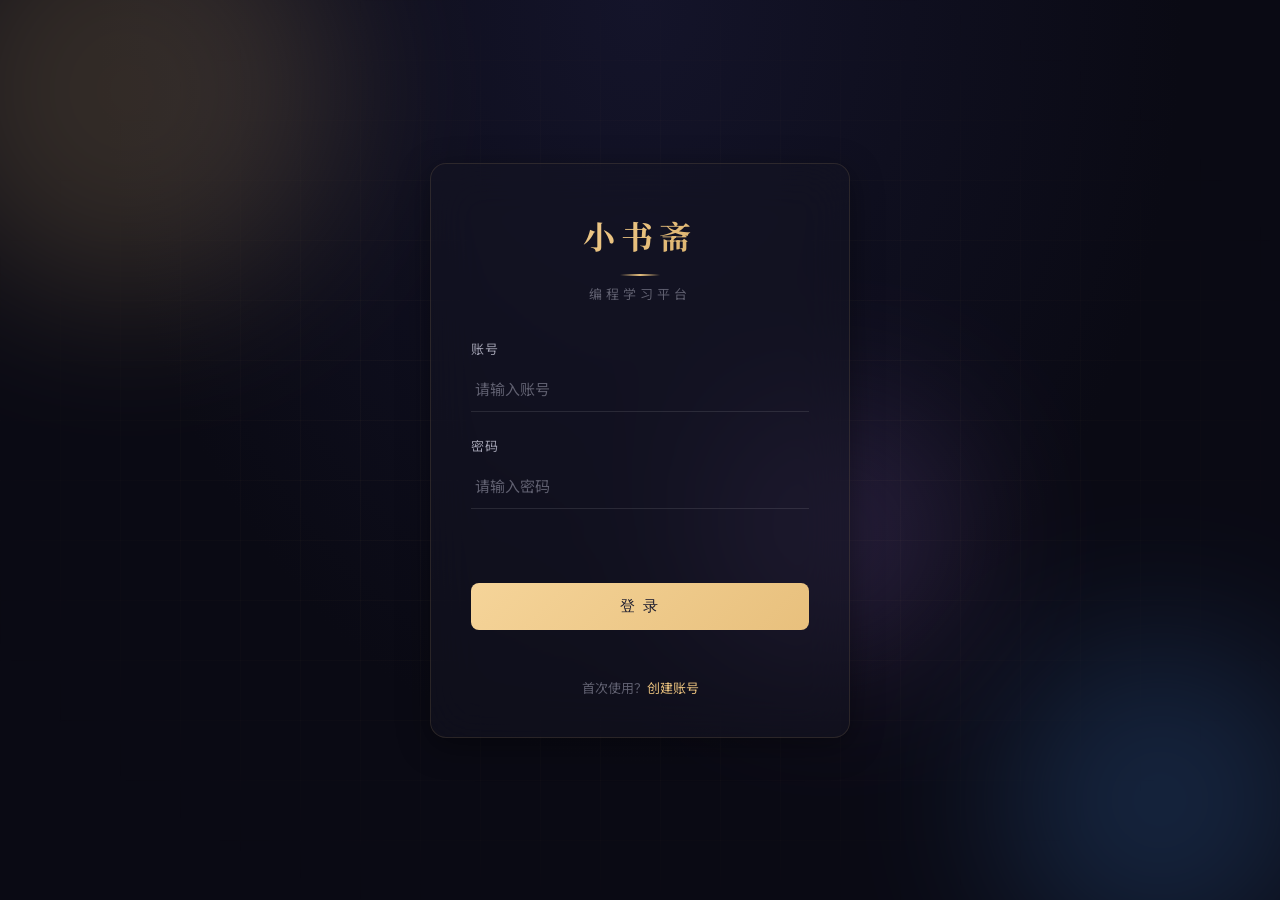
==== index.html @ d440d535 "双仓库架构：代码仓库(轻量) + 数据仓库(PPT图片 via jsDelivr CDN)" ====
<!DOCTYPE html>
<!-- deploy: 2026-07-05 v2 -->
<html lang="zh-CN">
<head>
  <meta charset="UTF-8">
  <meta name="viewport" content="width=device-width, initial-scale=1.0">
  <title>小书斋 · 编程学习平台</title>
  <link rel="preconnect" href="https://fonts.googleapis.com">
  <link rel="preconnect" href="https://fonts.gstatic.com" crossorigin>
  <link href="https://fonts.googleapis.com/css2?family=Noto+Sans+SC:wght@300;400;500;700&family=Noto+Serif+SC:wght@400;700&display=swap" rel="stylesheet">
  <link rel="stylesheet" href="css/style.css">
</head>
<body>

  <!-- 动画背景 -->
  <div class="bg-canvas">
    <div class="bg-grid"></div>
    <div class="bg-orb"></div>
    <div class="bg-orb"></div>
    <div class="bg-orb"></div>
  </div>

  <!-- 登录 / 注册 -->
  <div class="page">
    <div class="auth-card">
      <div class="auth-logo">
        <div class="brand">小书斋</div>
        <div class="divider"></div>
        <div class="tagline">编程学习平台</div>
      </div>

      <!-- 登录表单 -->
      <form id="loginForm" class="auth-form" style="display:none;">
        <div class="form-group">
          <label for="loginUser">账号</label>
          <input type="text" id="loginUser" placeholder="请输入账号" autocomplete="username" required>
        </div>
        <div class="form-group">
          <label for="loginPass">密码</label>
          <input type="password" id="loginPass" placeholder="请输入密码" autocomplete="current-password" required>
        </div>
        <div class="auth-error" id="loginError"></div>
        <button type="submit" class="btn-primary">登 录</button>
        <div class="auth-toggle">
          首次使用？<a id="toRegister">创建账号</a>
        </div>
      </form>

      <!-- 注册表单 -->
      <form id="registerForm" class="auth-form" style="display:none;">
        <div class="form-group">
          <label for="regKey">注册密钥</label>
          <input type="password" id="regKey" placeholder="请输入注册密钥" autocomplete="off" required>
          <div class="field-hint">需要密钥才能注册，请联系管理员获取</div>
        </div>
        <div class="form-group">
          <label for="regUser">设置账号</label>
          <input type="text" id="regUser" placeholder="自定义你的账号" autocomplete="username" required>
        </div>
        <div class="form-group">
          <label for="regPass">设置密码</label>
          <input type="password" id="regPass" placeholder="自定义你的密码" autocomplete="new-password" required>
        </div>
        <div class="form-group">
          <label for="regPass2">确认密码</label>
          <input type="password" id="regPass2" placeholder="再次输入密码" autocomplete="new-password" required>
        </div>
        <div class="form-group form-check">
          <label class="check-label">
            <input type="checkbox" name="regIsAdmin" value="1">
            <span class="check-text">设为管理员</span>
          </label>
          <div class="field-hint">管理员可上传、删除 PPT 资料</div>
        </div>
        <div class="auth-error" id="regError"></div>
        <button type="submit" class="btn-primary">创 建 账 号</button>
        <div class="auth-toggle">
          已有账号？<a id="toLogin">返回登录</a>
        </div>
      </form>
    </div>
  </div>

  <script src="js/auth.js"></script>
</body>
</html>
---- css/style.css ----
/* ============================================
   小书斋编程学习平台 - 全局样式表
   主题：高级深色 + 暖金质感
   ============================================ */

/* ---------- CSS 变量 ---------- */
:root {
  /* 背景色系 */
  --bg-primary: #0a0a14;
  --bg-secondary: #12121f;
  --bg-card: rgba(20, 20, 35, 0.5);
  --bg-card-hover: rgba(28, 28, 50, 0.65);
  --bg-input: rgba(255, 255, 255, 0.03);

  /* 金色主调 */
  --gold: #e8c07d;
  --gold-bright: #f5d499;
  --gold-dim: rgba(232, 192, 125, 0.2);
  --gold-glow: rgba(232, 192, 125, 0.35);

  /* 三张卡片各自的主题色 */
  --c-scratch: #f0a040;
  --c-scratch-glow: rgba(240, 160, 64, 0.25);
  --c-python: #4a9eff;
  --c-python-glow: rgba(74, 158, 255, 0.25);
  --c-cpp: #b07de8;
  --c-cpp-glow: rgba(176, 125, 232, 0.25);

  /* 文字 */
  --text-primary: #f0f0f0;
  --text-secondary: #a0a0b0;
  --text-muted: #606070;

  /* 边框 / 阴影 */
  --border: rgba(232, 192, 125, 0.12);
  --border-hover: rgba(232, 192, 125, 0.4);
  --shadow-card: 0 8px 32px rgba(0, 0, 0, 0.4);
  --shadow-hover: 0 24px 64px rgba(0, 0, 0, 0.5);

  /* 圆角 / 过渡 */
  --radius: 16px;
  --radius-sm: 8px;
  --transition: 0.45s cubic-bezier(0.4, 0, 0.2, 1);
  --transition-fast: 0.2s cubic-bezier(0.4, 0, 0.2, 1);

  /* 字体 */
  --font-serif: 'Noto Serif SC', 'Songti SC', 'SimSun', serif;
  --font-sans: 'Noto Sans SC', -apple-system, BlinkMacSystemFont, 'Segoe UI', sans-serif;
}

/* ---------- 重置 ---------- */
* {
  margin: 0;
  padding: 0;
  box-sizing: border-box;
}

html, body {
  height: 100%;
  font-family: var(--font-sans);
  background: var(--bg-primary);
  color: var(--text-primary);
  overflow-x: hidden;
  -webkit-font-smoothing: antialiased;
}

a { color: inherit; text-decoration: none; }

/* ============================================
   动画背景 — 漂浮光球 + 网格
   ============================================ */
.bg-canvas {
  position: fixed;
  inset: 0;
  z-index: 0;
  overflow: hidden;
  background:
    radial-gradient(ellipse at top, #14142a 0%, var(--bg-primary) 60%);
}

.bg-grid {
  position: absolute;
  inset: 0;
  background-image:
    linear-gradient(rgba(232, 192, 125, 0.03) 1px, transparent 1px),
    linear-gradient(90deg, rgba(232, 192, 125, 0.03) 1px, transparent 1px);
  background-size: 60px 60px;
  mask-image: radial-gradient(ellipse at center, black 30%, transparent 80%);
}

.bg-orb {
  position: absolute;
  border-radius: 50%;
  filter: blur(80px);
  opacity: 0.18;
  animation: orb-float 22s infinite ease-in-out;
}
.bg-orb:nth-child(2) { background: var(--gold);        width: 420px; height: 420px; top: -120px; left: -80px;  animation-delay: 0s;   }
.bg-orb:nth-child(3) { background: var(--c-python);     width: 320px; height: 320px; bottom: -60px; right: -40px; animation-delay: -7s;  }
.bg-orb:nth-child(4) { background: var(--c-cpp);        width: 260px; height: 260px; top: 45%; left: 55%;        animation-delay: -14s; }

@keyframes orb-float {
  0%, 100% { transform: translate(0, 0) scale(1); }
  33%      { transform: translate(120px, -60px) scale(1.12); }
  66%      { transform: translate(-60px, 100px) scale(0.88); }
}

/* ============================================
   通用容器
   ============================================ */
.page {
  position: relative;
  z-index: 1;
  min-height: 100vh;
  display: flex;
  align-items: center;
  justify-content: center;
  padding: 24px;
}

/* ============================================
   登录 / 注册卡片
   ============================================ */
.auth-card {
  width: 100%;
  max-width: 420px;
  background: var(--bg-card);
  backdrop-filter: blur(24px);
  -webkit-backdrop-filter: blur(24px);
  border: 1px solid var(--border);
  border-radius: var(--radius);
  padding: 48px 40px 40px;
  box-shadow: var(--shadow-card);
  animation: card-in 0.7s cubic-bezier(0.4, 0, 0.2, 1);
}

@keyframes card-in {
  from { opacity: 0; transform: translateY(30px) scale(0.97); }
  to   { opacity: 1; transform: translateY(0)    scale(1);    }
}

/* Logo 区域 */
.auth-logo {
  text-align: center;
  margin-bottom: 36px;
}
.auth-logo .brand {
  font-family: var(--font-serif);
  font-size: 32px;
  font-weight: 700;
  letter-spacing: 6px;
  background: linear-gradient(135deg, var(--gold-bright), var(--gold), #c9a05a);
  -webkit-background-clip: text;
  background-clip: text;
  -webkit-text-fill-color: transparent;
}
.auth-logo .tagline {
  margin-top: 8px;
  font-size: 13px;
  letter-spacing: 4px;
  color: var(--text-muted);
}
.auth-logo .divider {
  width: 40px;
  height: 2px;
  margin: 16px auto 0;
  background: linear-gradient(90deg, transparent, var(--gold), transparent);
}

/* 表单 */
.auth-form { display: flex; flex-direction: column; gap: 24px; }

.form-group { position: relative; }
.form-group label {
  display: block;
  font-size: 13px;
  color: var(--text-secondary);
  margin-bottom: 8px;
  letter-spacing: 1px;
  transition: color var(--transition-fast);
}
.form-group input {
  width: 100%;
  padding: 12px 4px;
  font-size: 15px;
  font-family: var(--font-sans);
  color: var(--text-primary);
  background: transparent;
  border: none;
  border-bottom: 1.5px solid rgba(255, 255, 255, 0.1);
  outline: none;
  transition: border-color var(--transition);
}
.form-group input::placeholder { color: var(--text-muted); }
.form-group input:focus { border-bottom-color: var(--gold); }
.form-group input:focus ~ label,
.form-group input:not(:placeholder-shown) ~ label {
  color: var(--gold);
}

/* 按钮 */
.btn-primary {
  width: 100%;
  padding: 14px;
  margin-top: 8px;
  font-size: 15px;
  font-weight: 500;
  letter-spacing: 2px;
  color: #1a1a2e;
  background: linear-gradient(135deg, var(--gold-bright), var(--gold));
  border: none;
  border-radius: var(--radius-sm);
  cursor: pointer;
  transition: all var(--transition);
  position: relative;
  overflow: hidden;
}
.btn-primary::before {
  content: '';
  position: absolute;
  top: 0; left: -100%;
  width: 100%; height: 100%;
  background: linear-gradient(90deg, transparent, rgba(255,255,255,0.4), transparent);
  transition: left 0.5s ease;
}
.btn-primary:hover {
  box-shadow: 0 8px 24px var(--gold-glow);
  transform: translateY(-2px);
}
.btn-primary:hover::before { left: 100%; }
.btn-primary:active { transform: translateY(0); }

/* 切换登录 / 注册 */
.auth-toggle {
  text-align: center;
  margin-top: 24px;
  font-size: 13px;
  color: var(--text-muted);
}
.auth-toggle a {
  color: var(--gold);
  cursor: pointer;
  transition: color var(--transition-fast);
}
.auth-toggle a:hover { color: var(--gold-bright); text-decoration: underline; }

/* 错误提示 */
.auth-error {
  color: #ff6b6b;
  font-size: 13px;
  text-align: center;
  min-height: 18px;
  transition: opacity var(--transition-fast);
}

/* 字段提示文字 */
.field-hint {
  margin-top: 6px;
  font-size: 11px;
  color: var(--text-muted);
  letter-spacing: 0.5px;
}

/* 复选框样式 */
.form-check {
  margin-top: -4px;
}
.check-label {
  display: flex !important;
  align-items: center;
  gap: 8px;
  cursor: pointer;
  font-size: 14px;
  color: var(--text-secondary);
  margin-bottom: 0 !important;
}
.check-label input[type="checkbox"] {
  width: 16px;
  height: 16px;
  accent-color: var(--gold);
  cursor: pointer;
}
.check-text {
  user-select: none;
}

/* ============================================
   仪表盘页面
   ============================================ */
.dashboard {
  position: relative;
  z-index: 1;
  min-height: 100vh;
  display: flex;
  flex-direction: column;
}

/* 顶部导航 */
.top-bar {
  display: flex;
  align-items: center;
  justify-content: space-between;
  padding: 20px 48px;
  border-bottom: 1px solid var(--border);
  backdrop-filter: blur(12px);
  background: rgba(10, 10, 20, 0.4);
}
.top-bar .brand-mini {
  font-family: var(--font-serif);
  font-size: 20px;
  font-weight: 700;
  letter-spacing: 3px;
  background: linear-gradient(135deg, var(--gold-bright), var(--gold));
  -webkit-background-clip: text;
  background-clip: text;
  -webkit-text-fill-color: transparent;
}
.top-bar .nav-right {
  display: flex;
  align-items: center;
  gap: 20px;
}
.top-bar .welcome {
  font-size: 14px;
  color: var(--text-secondary);
}
.top-bar .welcome span { color: var(--gold); }
.admin-badge {
  display: inline-block;
  margin-left: 8px;
  padding: 2px 10px;
  font-size: 11px;
  color: #1a1a2e;
  background: linear-gradient(135deg, var(--gold-bright), var(--gold));
  border-radius: 10px;
  font-weight: 500;
  letter-spacing: 1px;
  vertical-align: middle;
}
.btn-logout {
  padding: 8px 20px;
  font-size: 13px;
  color: var(--text-secondary);
  background: transparent;
  border: 1px solid var(--border);
  border-radius: var(--radius-sm);
  cursor: pointer;
  transition: all var(--transition);
}
.btn-logout:hover {
  color: #ff6b6b;
  border-color: rgba(255, 107, 107, 0.4);
}

/* 主体内容 */
.dash-main {
  flex: 1;
  display: flex;
  flex-direction: column;
  align-items: center;
  justify-content: center;
  padding: 40px 48px;
}
.dash-title {
  font-family: var(--font-serif);
  font-size: 28px;
  font-weight: 700;
  letter-spacing: 4px;
  margin-bottom: 12px;
  text-align: center;
}
.dash-subtitle {
  font-size: 14px;
  color: var(--text-muted);
  letter-spacing: 2px;
  margin-bottom: 56px;
  text-align: center;
}

/* 三张卡片 */
.cards-row {
  display: flex;
  gap: 32px;
  flex-wrap: wrap;
  justify-content: center;
  max-width: 1200px;
  width: 100%;
}

.card {
  --card-color: var(--gold);
  --card-glow: var(--gold-glow);

  position: relative;
  width: 300px;
  height: 380px;
  background: var(--bg-card);
  backdrop-filter: blur(16px);
  -webkit-backdrop-filter: blur(16px);
  border: 1px solid var(--border);
  border-radius: var(--radius);
  padding: 40px 32px;
  display: flex;
  flex-direction: column;
  align-items: center;
  justify-content: center;
  text-align: center;
  cursor: pointer;
  overflow: hidden;
  transition: transform var(--transition), box-shadow var(--transition),
              border-color var(--transition), background var(--transition);
  animation: card-in 0.6s cubic-bezier(0.4, 0, 0.2, 1) both;
}
.card:nth-child(1) { animation-delay: 0.1s; }
.card:nth-child(2) { animation-delay: 0.25s; }
.card:nth-child(3) { animation-delay: 0.4s; }

/* 各卡片主题色 */
.card[data-card="scratch"] { --card-color: var(--c-scratch); --card-glow: var(--c-scratch-glow); }
.card[data-card="python"]  { --card-color: var(--c-python);  --card-glow: var(--c-python-glow); }
.card[data-card="cpp"]     { --card-color: var(--c-cpp);     --card-glow: var(--c-cpp-glow); }

/* 闪光扫过 */
.card::before {
  content: '';
  position: absolute;
  top: 0; left: -100%;
  width: 60%; height: 100%;
  background: linear-gradient(90deg, transparent, rgba(255, 255, 255, 0.08), transparent);
  transition: left 0.7s ease;
  pointer-events: none;
}

/* 顶部渐变光带 */
.card::after {
  content: '';
  position: absolute;
  top: 0; left: 0; right: 0;
  height: 3px;
  background: var(--card-color);
  opacity: 0;
  transition: opacity var(--transition);
}

/* 悬停动效 */
.card:hover {
  transform: translateY(-12px);
  background: var(--bg-card-hover);
  border-color: var(--card-color);
  box-shadow:
    var(--shadow-hover),
    0 0 48px var(--card-glow);
}
.card:hover::before { left: 130%; }
.card:hover::after  { opacity: 1; }

/* 卡片图标 */
.card-icon {
  width: 72px;
  height: 72px;
  margin-bottom: 28px;
  color: var(--text-secondary);
  transition: color var(--transition), transform var(--transition);
}
.card-icon svg { width: 100%; height: 100%; }
.card:hover .card-icon {
  color: var(--card-color);
  transform: scale(1.15) translateY(-4px);
}

/* 卡片标题 */
.card-title {
  font-family: var(--font-serif);
  font-size: 22px;
  font-weight: 700;
  letter-spacing: 3px;
  margin-bottom: 12px;
  transition: color var(--transition);
}
.card:hover .card-title { color: var(--card-color); }

/* 卡片描述 */
.card-desc {
  font-size: 13px;
  line-height: 1.8;
  color: var(--text-muted);
  letter-spacing: 1px;
  transition: color var(--transition);
}
.card:hover .card-desc { color: var(--text-secondary); }

/* 卡片底部"进入"提示 */
.card-enter {
  margin-top: 24px;
  font-size: 13px;
  letter-spacing: 3px;
  color: transparent;
  transition: color var(--transition);
  display: flex;
  align-items: center;
  gap: 8px;
}
.card-enter::after {
  content: '→';
  transition: transform var(--transition);
}
.card:hover .card-enter { color: var(--card-color); }
.card:hover .card-enter::after { transform: translateX(6px); }

/* ============================================
   响应式
   ============================================ */
@media (max-width: 768px) {
  .top-bar { padding: 16px 24px; }
  .top-bar .welcome { display: none; }
  .dash-main { padding: 24px; }
  .dash-title { font-size: 22px; }
  .cards-row { gap: 20px; }
  .card { width: 100%; max-width: 340px; height: 340px; }
  .auth-card { padding: 36px 28px 32px; }
}

@media (max-width: 480px) {
  .auth-logo .brand { font-size: 26px; letter-spacing: 4px; }
  .dash-title { font-size: 20px; letter-spacing: 2px; }
}
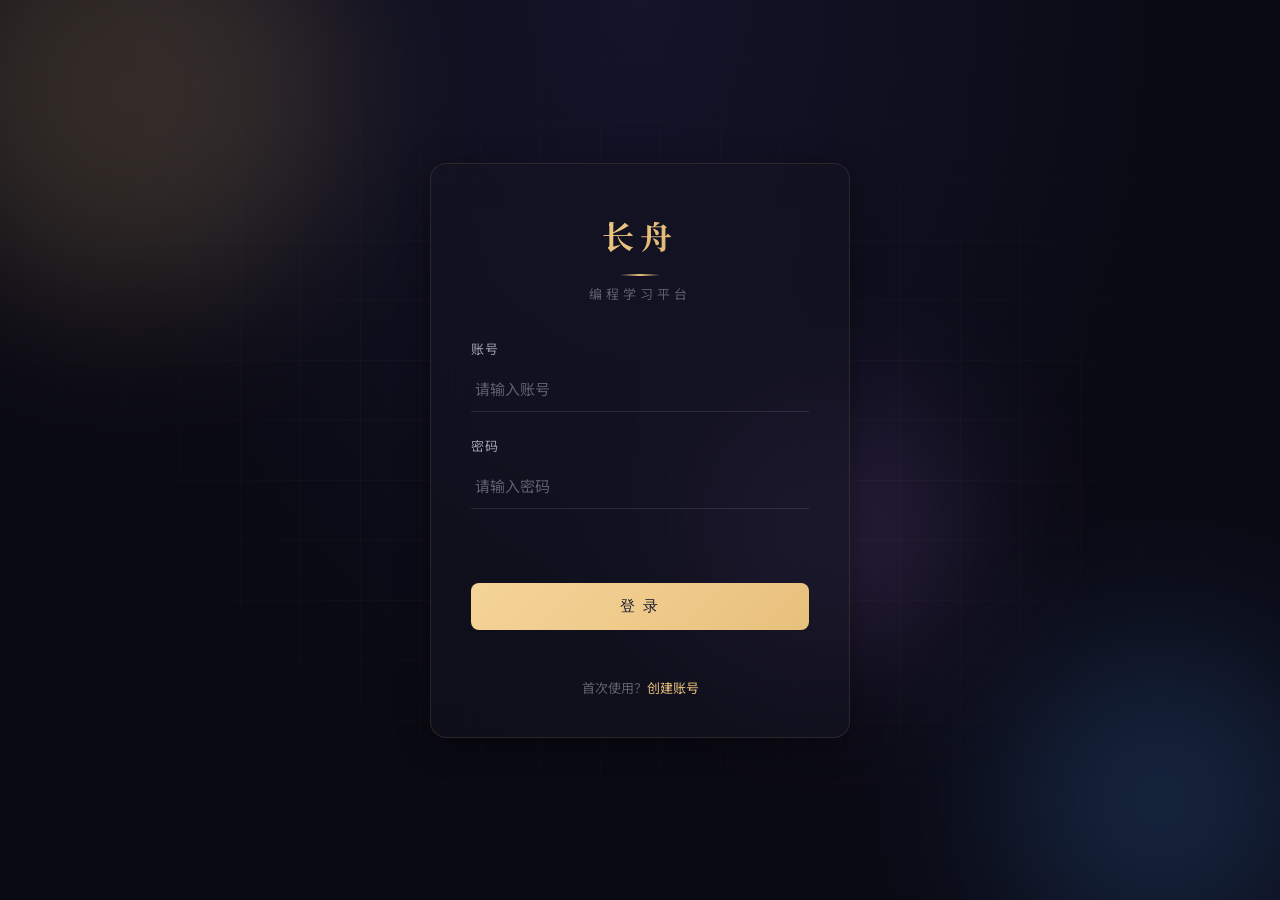
==== commit 25437d07: "品牌更名：小书斋 → 长舟" ====
--- a/index.html
+++ b/index.html
@@ -4,7 +4,7 @@
 <head>
   <meta charset="UTF-8">
   <meta name="viewport" content="width=device-width, initial-scale=1.0">
-  <title>小书斋 · 编程学习平台</title>
+  <title>长舟 · 编程学习平台</title>
   <link rel="preconnect" href="https://fonts.googleapis.com">
   <link rel="preconnect" href="https://fonts.gstatic.com" crossorigin>
   <link href="https://fonts.googleapis.com/css2?family=Noto+Sans+SC:wght@300;400;500;700&family=Noto+Serif+SC:wght@400;700&display=swap" rel="stylesheet">
@@ -24,7 +24,7 @@
   <div class="page">
     <div class="auth-card">
       <div class="auth-logo">
-        <div class="brand">小书斋</div>
+        <div class="brand">长舟</div>
         <div class="divider"></div>
         <div class="tagline">编程学习平台</div>
       </div>
--- a/css/style.css
+++ b/css/style.css
@@ -1,5 +1,5 @@
 /* ============================================
-   小书斋编程学习平台 - 全局样式表
+   长舟编程学习平台 - 全局样式表
    主题：高级深色 + 暖金质感
    ============================================ */
 
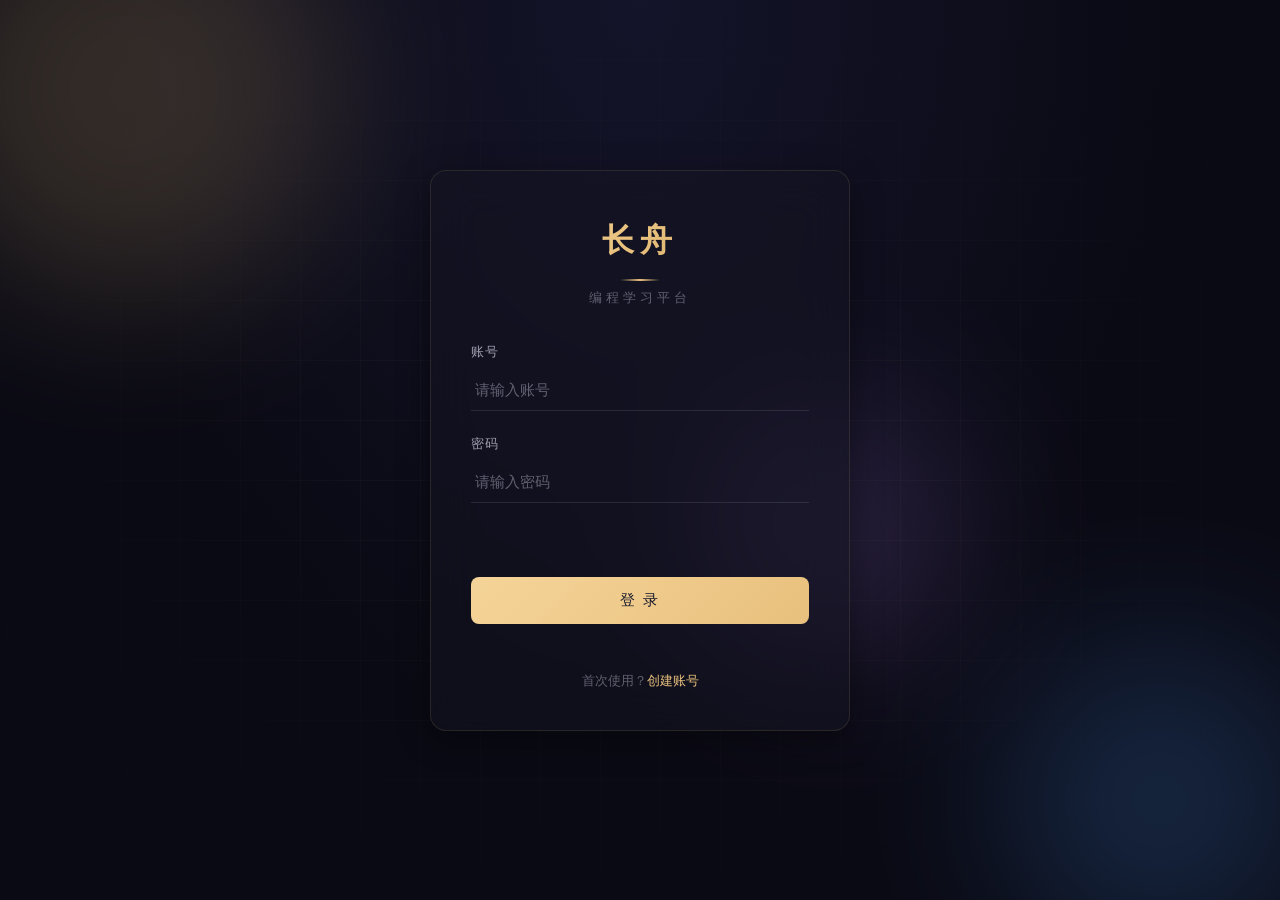
==== commit 27a14247: "加速优化+用户同步：移除Google Fonts、缩略图懒加载、新增用户张祖溪彭敬真" ====
--- a/index.html
+++ b/index.html
@@ -5,9 +5,7 @@
   <meta charset="UTF-8">
   <meta name="viewport" content="width=device-width, initial-scale=1.0">
   <title>长舟 · 编程学习平台</title>
-  <link rel="preconnect" href="https://fonts.googleapis.com">
-  <link rel="preconnect" href="https://fonts.gstatic.com" crossorigin>
-  <link href="https://fonts.googleapis.com/css2?family=Noto+Sans+SC:wght@300;400;500;700&family=Noto+Serif+SC:wght@400;700&display=swap" rel="stylesheet">
+  <!-- 使用系统本地字体，已移除 Google Fonts 以避免国内加载卡顿 -->
   <link rel="stylesheet" href="css/style.css">
 </head>
 <body>
--- a/css/style.css
+++ b/css/style.css
@@ -43,9 +43,9 @@
   --transition: 0.45s cubic-bezier(0.4, 0, 0.2, 1);
   --transition-fast: 0.2s cubic-bezier(0.4, 0, 0.2, 1);
 
-  /* 字体 */
-  --font-serif: 'Noto Serif SC', 'Songti SC', 'SimSun', serif;
-  --font-sans: 'Noto Sans SC', -apple-system, BlinkMacSystemFont, 'Segoe UI', sans-serif;
+  /* 字体（优先系统本地字体，避免依赖被墙的 Google Fonts） */
+  --font-serif: 'Songti SC', 'STSong', 'SimSun', '宋体', Georgia, serif;
+  --font-sans: 'PingFang SC', 'Microsoft YaHei', '微软雅黑', -apple-system, BlinkMacSystemFont, 'Segoe UI', 'Helvetica Neue', Arial, sans-serif;
 }
 
 /* ---------- 重置 ---------- */
